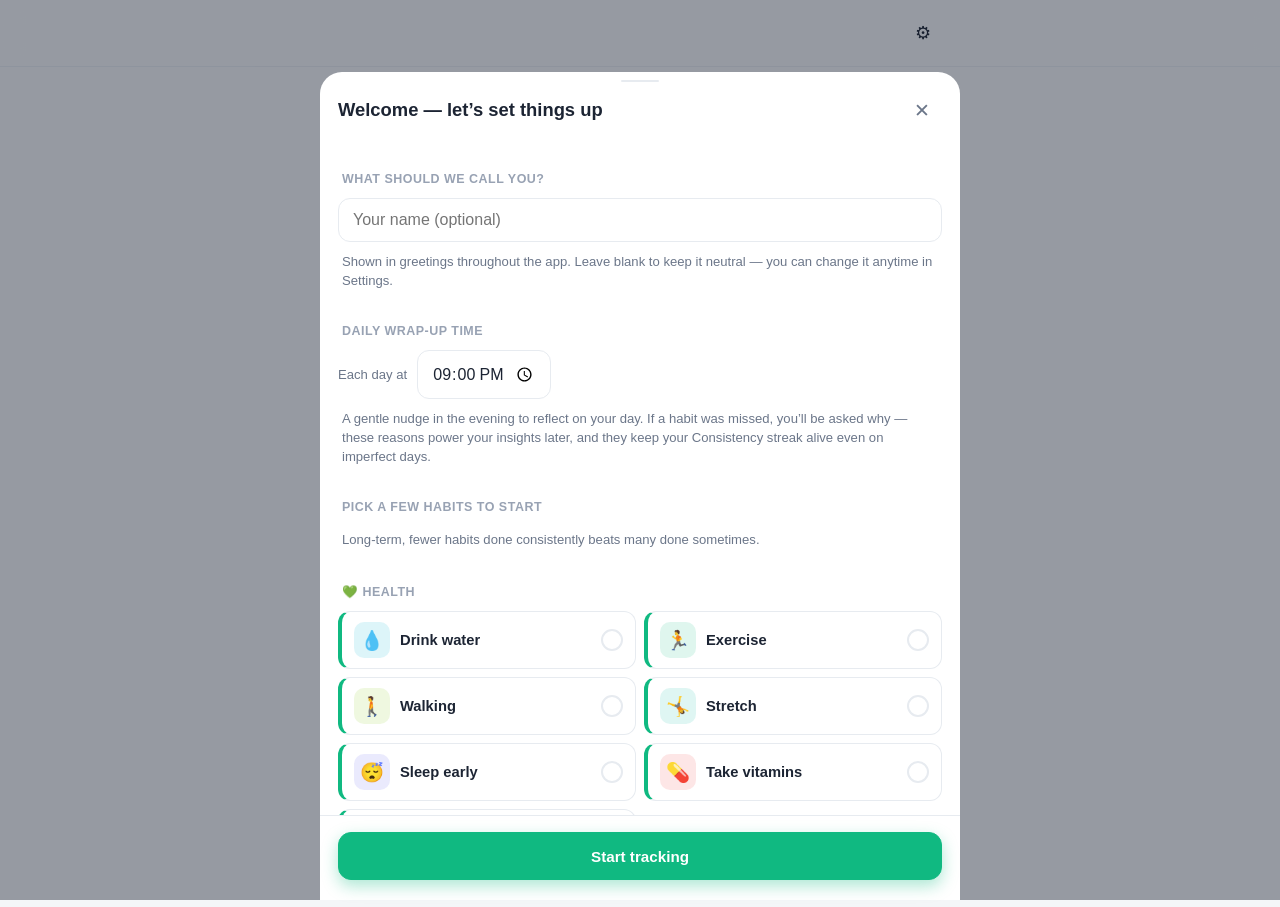
==== index.html @ 3491e12a "v0: HabitTracker PWA - pre-Leaderboard baseline - PIN-only lock (fingerprint removed) - Pull-to-refr" ====
<!DOCTYPE html>
<html lang="en">
<head>
  <meta charset="UTF-8" />
  <meta name="viewport" content="width=device-width, initial-scale=1, viewport-fit=cover, maximum-scale=1" />
  <meta name="theme-color" content="#10b981" id="theme-color-meta" />
  <meta name="description" content="A fast, private, offline-first habit tracker." />
  <meta name="apple-mobile-web-app-capable" content="yes" />
  <meta name="apple-mobile-web-app-status-bar-style" content="black-translucent" />
  <meta name="apple-mobile-web-app-title" content="Habits" />
  <title>Habits</title>
  <link rel="manifest" href="./manifest.webmanifest" />
  <link rel="icon" href="./icons/favicon.png" />
  <link rel="apple-touch-icon" href="./icons/apple-touch-icon.png" />
  <link rel="stylesheet" href="./css/styles.css" />
  <!-- Block paint until the saved theme is applied (no flash of wrong theme). -->
  <script>
    (function () {
      try {
        var t = localStorage.getItem('ht_theme') || 'auto';
        var dark = t === 'dark' || (t === 'auto' && matchMedia('(prefers-color-scheme: dark)').matches);
        document.documentElement.dataset.theme = dark ? 'dark' : 'light';
        var accent = localStorage.getItem('ht_accent');
        if (accent) document.documentElement.style.setProperty('--accent', accent);
      } catch (e) {}
    })();
  </script>
</head>
<body>
  <!-- Lock screen (shown only when a PIN/biometric is set) -->
  <div id="lock" class="lock hidden" aria-hidden="true">
    <div class="lock-bg"></div>
    <div class="lock-inner">
      <div class="lock-brand">
        <img src="./icons/icon-192.png" alt="" class="lock-logo" />
        <div class="lock-app-name">Habits</div>
      </div>
      <h2 id="lock-greeting">Welcome back</h2>
      <p class="lock-sub" id="lock-sub">Enter your PIN to continue</p>
      <div class="pin-dots" id="pin-dots"></div>
      <div class="pin-pad" id="pin-pad"></div>
      <p class="lock-error" id="lock-error"></p>
      <button id="lock-biometric" class="lock-biometric hidden" type="button" aria-label="Unlock with fingerprint">
        <span class="bio-ico">👆</span> <span>Use fingerprint</span>
      </button>
    </div>
  </div>

  <!-- App -->
  <header class="appbar" id="appbar">
    <div class="appbar-inner">
      <h1 id="view-title">Today</h1>
      <div class="appbar-actions" id="appbar-actions"></div>
    </div>
  </header>

  <main id="app" class="app"></main>

  <nav class="tabbar" id="tabbar">
    <button class="tab" data-view="today" aria-label="Today">
      <span class="tab-ico">✓</span><span class="tab-label">Today</span>
    </button>
    <button class="tab" data-view="tracker" aria-label="Tracker">
      <span class="tab-ico">📔</span><span class="tab-label">Tracker</span>
    </button>
    <button class="tab" data-view="stats" aria-label="Stats">
      <span class="tab-ico">📊</span><span class="tab-label">Stats</span>
    </button>
    <button class="tab" data-view="insights" aria-label="Insights">
      <span class="tab-ico">💡</span><span class="tab-label">Insights</span>
    </button>
  </nav>

  <!-- Modal host (edit habit, detail, dialogs) -->
  <div id="modal-root"></div>

  <!-- Toast host -->
  <div id="toast-root" class="toast-root"></div>

  <script type="module" src="./js/app.js"></script>
</body>
</html>
---- css/styles.css ----
/* styles.css — calming, minimal, theme-aware. Large touch targets, soft colors. */

:root {
  --accent: #10b981;
  --radius: 16px;
  --radius-sm: 12px;
  --tap: 48px;
  --maxw: 640px;
  font-size: 16px;
}
:root[data-theme='light'] {
  --bg: #f4f6f8;
  --bg-elev: #ffffff;
  --card: #ffffff;
  --card-2: #f7f9fb;
  --text: #1c2433;
  --text-dim: #6b7689;
  --text-faint: #98a2b3;
  --border: #e7ebf0;
  --shadow: 0 1px 3px rgba(20, 30, 50, 0.06), 0 6px 18px rgba(20, 30, 50, 0.05);
  --overlay: rgba(20, 28, 44, 0.42);
  --heat-empty: #e9edf2;
}
:root[data-theme='dark'] {
  --bg: #0f1115;
  --bg-elev: #171a21;
  --card: #1a1e26;
  --card-2: #20252f;
  --text: #e7eaf0;
  --text-dim: #9aa4b5;
  --text-faint: #6b7488;
  --border: #262c37;
  --shadow: 0 1px 2px rgba(0, 0, 0, 0.3), 0 8px 24px rgba(0, 0, 0, 0.35);
  --overlay: rgba(0, 0, 0, 0.6);
  --heat-empty: #232936;
}

* { box-sizing: border-box; -webkit-tap-highlight-color: transparent; }
html, body { margin: 0; padding: 0; height: 100%; }
body {
  background: var(--bg);
  color: var(--text);
  font-family: -apple-system, BlinkMacSystemFont, 'Segoe UI', Roboto, Helvetica, Arial, sans-serif;
  line-height: 1.45;
  overscroll-behavior-y: none;
  -webkit-overscroll-behavior-y: none;
  touch-action: manipulation;
  -webkit-user-select: none;
  -webkit-font-smoothing: antialiased;
}
button { font-family: inherit; cursor: pointer; border: none; background: none; color: inherit; }
input, textarea { font-family: inherit; font-size: 1rem; }
h1, h2, h3, p { margin: 0; }

/* ----- App bar ----- */
.appbar {
  position: sticky; top: 0; z-index: 20;
  background: color-mix(in srgb, var(--bg) 88%, transparent);
  backdrop-filter: saturate(160%) blur(12px);
  border-bottom: 1px solid var(--border);
  padding-top: env(safe-area-inset-top);
}
.appbar-inner {
  max-width: var(--maxw); margin: 0 auto;
  display: flex; align-items: center; justify-content: space-between;
  padding: 14px 18px;
}
.appbar h1 { font-size: 1.3rem; font-weight: 700; letter-spacing: -0.01em; }

/* ----- Main scroll area ----- */
.app {
  max-width: var(--maxw); margin: 0 auto;
  padding: 14px 16px calc(96px + env(safe-area-inset-bottom));
  min-height: calc(100vh - 60px);
}

/* ----- Tab bar ----- */
.tabbar {
  position: fixed; bottom: 0; left: 0; right: 0; z-index: 30;
  display: flex; justify-content: center; gap: 4px;
  background: color-mix(in srgb, var(--bg-elev) 92%, transparent);
  backdrop-filter: saturate(160%) blur(14px);
  border-top: 1px solid var(--border);
  padding: 6px 8px calc(6px + env(safe-area-inset-bottom));
}
.tab {
  flex: 1; max-width: 120px;
  display: flex; flex-direction: column; align-items: center; gap: 2px;
  padding: 6px 0; border-radius: 12px;
  color: var(--text-faint); font-size: 0.7rem; font-weight: 600;
  transition: color 0.15s;
}
.tab .tab-ico { font-size: 1.25rem; line-height: 1.3; opacity: 0.85; }
.tab.active { color: var(--accent); }
.tab.active .tab-ico { opacity: 1; transform: translateY(-1px); }

/* ----- Today header ----- */
.today-head {
  display: flex; align-items: center; justify-content: space-between;
  gap: 16px; margin: 4px 2px 20px;
}
.greet { font-size: 0.85rem; color: var(--text-dim); font-weight: 600; }
.today-date { font-size: 1.5rem; font-weight: 800; letter-spacing: -0.02em; margin-top: 2px; }

.progress-ring { position: relative; width: 64px; height: 64px; flex: none; }
.progress-ring .ring-bg { fill: none; stroke: var(--border); stroke-width: 6; }
.progress-ring .ring-fg { fill: none; stroke: var(--accent); stroke-width: 6; stroke-linecap: round; transition: stroke-dashoffset 0.5s ease; }
.ring-label { position: absolute; inset: 0; display: flex; align-items: center; justify-content: center; font-size: 0.78rem; }
.ring-label b { font-size: 1.05rem; font-weight: 800; }
.ring-label span { color: var(--text-faint); }

/* ----- Group labels ----- */
.group-label, .section-label {
  font-size: 0.78rem; font-weight: 700; text-transform: uppercase; letter-spacing: 0.04em;
  color: var(--text-faint); margin: 22px 4px 10px;
}
.section-label { margin-top: 28px; }

/* ----- Habit cards (Today) ----- */
.card-list { display: flex; flex-direction: column; gap: 10px; }
.hcard {
  display: flex; align-items: center; gap: 14px;
  background: var(--card); border: 1px solid var(--border);
  border-radius: var(--radius); padding: 12px 14px;
  box-shadow: var(--shadow);
  transition: opacity 0.2s, transform 0.08s;
}
.hcard:active { transform: scale(0.995); }
.hcard.done { opacity: 0.62; }
.hcard.done .hname { text-decoration: line-through; text-decoration-color: var(--text-faint); }
.hcard.skipped { opacity: 0.55; }

.hicon {
  width: 44px; height: 44px; flex: none; border-radius: 13px;
  display: flex; align-items: center; justify-content: center; font-size: 1.4rem;
}
.hicon.sm { width: 38px; height: 38px; font-size: 1.2rem; border-radius: 11px; }
.hbody { flex: 1; min-width: 0; }
.hname { font-weight: 700; font-size: 1.02rem; letter-spacing: -0.01em; white-space: nowrap; overflow: hidden; text-overflow: ellipsis; }
.hsub { font-size: 0.82rem; color: var(--text-dim); margin-top: 1px; }

.hcard-actions { display: flex; align-items: center; gap: 6px; flex: none; }
.check {
  width: 46px; height: 46px; flex: none; border-radius: 50%;
  border: 2.5px solid var(--border); background: var(--card-2);
  display: flex; align-items: center; justify-content: center;
  transition: all 0.18s cubic-bezier(.2,.8,.3,1);
}
.check .check-mark { font-size: 1.3rem; color: transparent; transition: color 0.15s; line-height: 1; }
.check:active { transform: scale(0.88); }
.hcard.done .check { background: var(--accent); border-color: var(--accent); }
.hcard.done .check .check-mark { color: #fff; }

.skip {
  width: 38px; height: 38px; flex: none; border-radius: 50%;
  border: 2px solid var(--border); background: var(--card-2);
  color: var(--text-faint); font-size: 1rem;
  display: flex; align-items: center; justify-content: center;
  transition: all 0.18s cubic-bezier(.2,.8,.3,1);
}
.skip:active { transform: scale(0.88); }
.hcard.skipped .skip { background: var(--text-faint); border-color: var(--text-faint); color: var(--bg-elev); }

/* ----- Empty states ----- */
.empty { text-align: center; padding: 44px 16px 24px; }
.empty.mini { padding: 40px 16px; color: var(--text-dim); }
.empty-emoji { font-size: 3rem; margin-bottom: 8px; }
.empty h2 { font-size: 1.3rem; margin-bottom: 6px; }
.empty p { color: var(--text-dim); max-width: 320px; margin: 0 auto 20px; }
.starter-grid { display: grid; grid-template-columns: 1fr 1fr; gap: 10px; max-width: 360px; margin: 0 auto 16px; }
.starter {
  display: flex; align-items: center; gap: 10px; justify-content: flex-start;
  background: var(--card); border: 1px solid var(--border); border-radius: var(--radius-sm);
  padding: 12px 14px; font-weight: 600; box-shadow: var(--shadow);
  border-left: 4px solid var(--c, var(--accent));
}
.starter-ico { font-size: 1.3rem; }

/* ----- Buttons ----- */
.btn {
  display: inline-flex; align-items: center; justify-content: center; gap: 8px;
  min-height: var(--tap); padding: 0 20px; border-radius: 13px;
  background: var(--card-2); border: 1px solid var(--border);
  font-weight: 700; font-size: 0.95rem; color: var(--text);
  transition: transform 0.08s, filter 0.15s;
}
.btn:active { transform: scale(0.97); }
.btn.wide { width: 100%; margin: 4px 0; }
.btn-primary { background: var(--accent); border-color: var(--accent); color: #fff; }
.btn.danger { color: #ef4444; border-color: color-mix(in srgb, #ef4444 35%, var(--border)); }
.btn-primary.wide, .btn.btn-primary { box-shadow: 0 6px 16px color-mix(in srgb, var(--accent) 35%, transparent); }

.icon-btn {
  width: 40px; height: 40px; border-radius: 11px;
  display: inline-flex; align-items: center; justify-content: center;
  font-size: 1.05rem; color: var(--text-dim); background: var(--card-2); border: 1px solid var(--border);
}
.icon-btn:disabled { opacity: 0.35; }
.icon-btn.danger { color: #ef4444; }
.icon-btn.close { background: transparent; border: none; font-size: 1.2rem; }

/* ----- FAB ----- */
.fab {
  position: fixed; right: 18px; bottom: calc(78px + env(safe-area-inset-bottom)); z-index: 25;
  width: 58px; height: 58px; border-radius: 50%;
  background: var(--accent); color: #fff; font-size: 2rem; font-weight: 300; line-height: 1;
  box-shadow: 0 8px 22px color-mix(in srgb, var(--accent) 45%, transparent);
  display: flex; align-items: center; justify-content: center;
  transition: transform 0.12s;
}
.fab:active { transform: scale(0.9); }

/* ----- Stats ----- */
.tiles { display: grid; grid-template-columns: 1fr 1fr; gap: 10px; margin-bottom: 8px; }
.tile { background: var(--card); border: 1px solid var(--border); border-radius: var(--radius); padding: 14px; box-shadow: var(--shadow); }
.tile-ico { font-size: 1.3rem; }
.tile-ico .tile-growth-art { height: 26px; width: auto; display: block; }
.tile-val { font-size: 1.7rem; font-weight: 800; letter-spacing: -0.02em; margin-top: 2px; }
.tile-label { font-size: 0.78rem; color: var(--text-dim); }

.stat-card { background: var(--card); border: 1px solid var(--border); border-radius: var(--radius); padding: 14px; box-shadow: var(--shadow); margin-top: 12px; }
.stat-head { display: flex; align-items: center; gap: 12px; margin-bottom: 12px; }
.stat-title { display: flex; flex-direction: column; min-width: 0; flex: 1; }
.stat-title b { font-size: 1.02rem; }
.stat-title span { font-size: 0.78rem; color: var(--text-faint); }
.stat-name-line { display: flex; align-items: center; gap: 8px; min-width: 0; flex-wrap: wrap; }
.stat-name-line b { white-space: nowrap; overflow: hidden; text-overflow: ellipsis; }

/* "Top habit" sticker — only one habit wears it, the one with the most lifetime completions */
.top-sticker {
  display: inline-flex; align-items: center; justify-content: center;
  width: 28px; height: 28px; border-radius: 50%;
  background: linear-gradient(135deg, #fbbf24 0%, #f59e0b 100%);
  font-size: 1rem;
  box-shadow: 0 2px 8px rgba(245, 158, 11, 0.45), inset 0 -2px 0 rgba(0, 0, 0, 0.12);
  transform: rotate(-8deg);
  flex: none;
}

/* Notes-only view (opened by tapping a habit card on Stats) */
.notes-view .detail-head { margin-bottom: 14px; }
.note-list { display: flex; flex-direction: column; gap: 8px; }
.note-item { background: var(--card-2); border: 1px solid var(--border); border-radius: var(--radius-sm); padding: 10px 12px; }
.note-item-head { display: flex; justify-content: space-between; align-items: center; margin-bottom: 4px; font-size: 0.78rem; }
.note-item-date { color: var(--text-dim); font-weight: 700; }
.note-item-status { font-size: 1.05rem; }
.note-item-status.done { color: var(--accent); }
.note-item-status.skipped { color: var(--text-faint); }
.note-item-status.missed { color: #ef4444; }
.note-item-text { color: var(--text); font-size: 0.92rem; line-height: 1.45; white-space: pre-wrap; }
.stat-row { display: flex; gap: 8px; }
.stat { flex: 1; text-align: center; background: var(--card-2); border-radius: var(--radius-sm); padding: 10px 4px; }
.stat-val { font-weight: 800; font-size: 1.05rem; }
.stat-lbl { font-size: 0.7rem; color: var(--text-dim); }

/* heatmap — 30-day single-line scrollable strip */
.heat-block { margin-top: 14px; }
.heat-caption {
  display: flex; justify-content: space-between; align-items: baseline;
  padding: 0 4px 8px;
  font-size: 0.78rem;
}
.heat-caption-title { font-weight: 700; color: var(--text); letter-spacing: -0.01em; }
.heat-caption-range { font-weight: 600; color: var(--text-dim); }
.heat-wrap {
  overflow-x: auto; overflow-y: hidden;
  padding: 4px 0;
  scrollbar-width: thin;
  /* Soft fade on the left to telegraph "more history if you scroll" */
  -webkit-mask-image: linear-gradient(to right, transparent 0, #000 28px, #000 100%);
          mask-image: linear-gradient(to right, transparent 0, #000 28px, #000 100%);
}
.heat-wrap::-webkit-scrollbar { height: 5px; }
.heat-wrap::-webkit-scrollbar-thumb { background: var(--border); border-radius: 3px; }
.heat-wrap::-webkit-scrollbar-track { background: transparent; }
.heat-strip { display: flex; gap: 4px; padding: 2px 4px; }
.heat-col {
  display: flex; flex-direction: column; align-items: center; gap: 4px;
  flex: none;
}
.heat-month {
  font-size: 0.62rem; font-weight: 800; color: var(--accent);
  text-transform: uppercase; letter-spacing: 0.06em; line-height: 1;
  height: 12px; align-self: flex-start; white-space: nowrap;
  margin-left: -2px;
}
.heat-dow {
  font-size: 0.62rem; font-weight: 700; color: var(--text-faint);
  text-transform: uppercase; letter-spacing: 0.04em; line-height: 1;
}
.heat-date { font-size: 0.7rem; font-weight: 600; color: var(--text-dim); line-height: 1; }
.heat-col.today .heat-date { color: var(--accent); font-weight: 800; }
.heat-col.today .heat-cell { box-shadow: 0 0 0 2px var(--accent); }
.heat-col.month-start { margin-left: 6px; padding-left: 6px; position: relative; }
.heat-col.month-start::before {
  content: ''; position: absolute; left: 0; top: 14px; bottom: 14px;
  border-left: 1px dashed var(--text-faint); opacity: 0.5;
}
.heat-cell {
  width: 40px; height: 36px; border-radius: 9px;
  background: var(--heat-empty);
  position: relative; cursor: pointer;
  transition: transform 0.1s;
}
.heat-cell:active { transform: scale(0.92); }

/* Day-detail modal (tap on a heatmap cell) */
.day-detail { display: flex; flex-direction: column; gap: 12px; }
.day-status {
  padding: 12px 14px; border-radius: var(--radius-sm);
  background: var(--card-2); font-weight: 700; font-size: 1rem;
}
.day-status.done    { color: var(--accent); background: color-mix(in srgb, var(--accent) 12%, var(--card-2)); }
.day-status.skipped { color: var(--text-faint); }
.day-status.missed  { color: #ef4444; background: color-mix(in srgb, #ef4444 12%, var(--card-2)); }
.day-status.paused  { color: var(--text-dim); background: var(--card-2); border: 1px dashed var(--text-faint); }
.day-note {
  background: var(--card-2); border-radius: var(--radius-sm);
  padding: 12px 14px; font-size: 0.95rem; line-height: 1.45;
  white-space: pre-wrap; color: var(--text);
}
.heat-cell.skip { background: var(--text-faint); opacity: 0.45; }
.heat-cell .heat-time {
  position: absolute; inset: 0;
  display: flex; align-items: center; justify-content: center;
  font-size: 0.62rem; font-weight: 800; color: #fff;
  letter-spacing: -0.02em;
  text-shadow: 0 1px 1px rgba(0, 0, 0, 0.32);
  pointer-events: none;
}
/* ---------------------------------------------------------------------- */
/* Tracker tab — printed-sheet monthly grid (read-only)                   */
/* ---------------------------------------------------------------------- */
.tracker-header {
  background: #fdfcf8;
  border: 1px solid color-mix(in srgb, var(--text-dim) 25%, var(--border));
  border-radius: var(--radius);
  padding: 22px 16px 16px;
  margin-bottom: 14px;
  text-align: center;
  box-shadow: var(--shadow);
}
:root[data-theme='dark'] .tracker-header {
  background: var(--card);
  border-color: var(--border);
}
.tracker-title {
  font-family: Georgia, 'Times New Roman', serif;
  font-size: 1.5rem;
  font-weight: 700;
  letter-spacing: 0.12em;
  color: var(--text);
  position: relative;
  padding-bottom: 10px;
  margin-bottom: 14px;
}
.tracker-title::after {
  content: '';
  position: absolute;
  left: 18%; right: 18%; bottom: 0;
  height: 1.5px;
  background: var(--text-dim);
  opacity: 0.7;
}
.tracker-nav { display: flex; align-items: center; justify-content: center; gap: 14px; }
.tracker-navbtn {
  width: 32px; height: 32px; border-radius: 50%;
  background: transparent; border: 1px solid var(--border);
  font-size: 1.05rem; color: var(--text); font-family: Georgia, serif;
  display: flex; align-items: center; justify-content: center;
}
.tracker-navbtn:disabled { opacity: 0.32; cursor: not-allowed; }
.tracker-month {
  font-family: Georgia, 'Times New Roman', serif;
  font-size: 1.05rem;
  font-style: italic;
  color: var(--text-dim);
  min-width: 130px;
}

.tracker-wrap {
  background: #fdfcf8;
  border: 1px solid color-mix(in srgb, var(--text-dim) 22%, var(--border));
  border-radius: var(--radius);
  overflow: auto;
  max-height: 70vh;
  box-shadow: var(--shadow);
}
:root[data-theme='dark'] .tracker-wrap {
  background: var(--card);
  border-color: var(--border);
}

.tracker-grid {
  display: grid;
  /* grid-template-columns set inline based on days in month */
  font-size: 0.78rem;
}

/* Generic cell */
.tg-cell {
  border-right: 1px solid color-mix(in srgb, var(--text-dim) 22%, var(--border));
  border-bottom: 1px solid color-mix(in srgb, var(--text-dim) 22%, var(--border));
  display: flex; align-items: center; justify-content: center;
  min-height: 28px;
  background: inherit;
  box-sizing: border-box;
  position: relative;
}

/* Top corner cells stay anchored to both axes */
.tg-corner {
  position: sticky;
  top: 0;
  left: 0;
  z-index: 4;
  background: #fdfcf8;
  font-family: Georgia, 'Times New Roman', serif;
  font-weight: 700;
  letter-spacing: 0.08em;
  color: var(--text);
}
:root[data-theme='dark'] .tg-corner { background: var(--card); }
.tg-dow-corner { top: 0; }
.tg-day-corner { top: 28px; font-size: 0.72rem; }

/* DOW + day-number header cells */
.tg-dow, .tg-day {
  position: sticky;
  z-index: 3;
  background: #fdfcf8;
  font-family: Georgia, 'Times New Roman', serif;
  color: var(--text-dim);
  font-weight: 700;
  letter-spacing: 0.04em;
}
:root[data-theme='dark'] .tg-dow,
:root[data-theme='dark'] .tg-day { background: var(--card); }
.tg-dow { top: 0; font-size: 0.7rem; }
.tg-day { top: 28px; font-size: 0.8rem; color: var(--text); }

/* Habit-name column — sticky-left */
.tg-name {
  position: sticky;
  left: 0;
  z-index: 2;
  justify-content: flex-start;
  padding: 4px 8px;
  background: #fdfcf8;
  border-right: 1.5px solid color-mix(in srgb, var(--text-dim) 30%, var(--border));
  font-family: Georgia, 'Times New Roman', serif;
  font-size: 0.86rem;
  gap: 7px;
  overflow: hidden;
}
:root[data-theme='dark'] .tg-name { background: var(--card); }
.tg-name-ico {
  display: inline-flex; align-items: center; justify-content: center;
  width: 22px; height: 22px; border-radius: 6px;
  font-size: 0.95rem; flex: none;
}
.tg-name-text {
  white-space: nowrap; overflow: hidden; text-overflow: ellipsis;
  font-style: italic; color: var(--text); font-weight: 500;
}

/* Day-cell variants */
.tg-day-cell { color: var(--text-faint); font-weight: 700; }
.tg-day-cell.tg-done {
  color: #fff;
  text-shadow: 0 1px 1px rgba(0,0,0,0.25);
}
.tg-day-cell.tg-skip {
  color: var(--text-faint);
  background: color-mix(in srgb, var(--text-faint) 12%, transparent);
}
.tg-day-cell.tg-missed {
  color: #b91c1c;
  background: color-mix(in srgb, #ef4444 12%, transparent);
}
.tg-day-cell.tg-paused {
  background:
    repeating-linear-gradient(45deg,
      transparent 0, transparent 3px,
      color-mix(in srgb, var(--text-faint) 25%, transparent) 3px,
      color-mix(in srgb, var(--text-faint) 25%, transparent) 4px);
}
.tg-day-cell.tg-off {
  background:
    repeating-linear-gradient(45deg,
      transparent 0, transparent 4px,
      color-mix(in srgb, var(--text-faint) 12%, transparent) 4px,
      color-mix(in srgb, var(--text-faint) 12%, transparent) 5px);
}
.tg-day-cell.tg-future { background: transparent; opacity: 0.5; }

/* Today column highlight */
.tg-today-col {
  background: color-mix(in srgb, var(--accent) 10%, transparent);
}
.tg-today-num { color: var(--accent); font-weight: 800; }

/* Tiny note marker in cell corner (read-only) */
.tg-note-mark {
  position: absolute;
  top: 1px; right: 2px;
  font-size: 14px; line-height: 0.5;
  color: var(--accent);
  pointer-events: none;
}

/* Note "sticker" — shown when a log row carries a non-empty note. Sits INSIDE
   the top-left corner of the cell (the heat scroll container clips overflow,
   so negative offsets get cut). Slight rotation gives it a stuck-on feel.
   Top-left so it doesn't collide with the missed-reason red dot at top-right. */
.heat-cell .note-marker {
  position: absolute;
  top: 2px; left: 2px;
  font-size: 11px; line-height: 1;
  filter: drop-shadow(0 1px 1px rgba(0, 0, 0, 0.45));
  pointer-events: none;
  transform: rotate(-8deg);
  z-index: 2;
}
.heat-cell.missed { background: color-mix(in srgb, #ef4444 24%, var(--heat-empty)); }
.heat-cell.missed::after {
  content: ''; position: absolute; right: 4px; top: 4px;
  width: 5px; height: 5px; border-radius: 50%; background: #ef4444; opacity: 0.85;
}
.heat-cell.paused { background: transparent; border: 1.5px dashed var(--text-faint); opacity: 0.6; }
.heat-cell.off { background: var(--heat-empty); opacity: 0.32; }

/* ----- Manage list ----- */
.manage-list { display: flex; flex-direction: column; gap: 8px; }
.manage-row {
  display: flex; flex-direction: column; gap: 10px;
  background: var(--card); border: 1px solid var(--border); border-radius: var(--radius-sm);
  padding: 12px 14px; box-shadow: var(--shadow);
}
.manage-top { display: flex; align-items: center; gap: 12px; }
.manage-info { flex: 1; min-width: 0; }
.manage-name {
  display: flex; align-items: center; gap: 6px;
  font-weight: 700; font-size: 1rem;
}
.manage-name > span:last-child {
  white-space: nowrap; overflow: hidden; text-overflow: ellipsis; min-width: 0;
}
.priority-pin.small { color: var(--accent); font-size: 0.9rem; }
.manage-meta {
  font-size: 0.8rem; color: var(--text-dim); margin-top: 3px;
  line-height: 1.35; word-break: break-word;
}
.manage-actions { display: flex; gap: 6px; justify-content: flex-end; flex-wrap: wrap; }
.manage-actions .icon-btn { width: 38px; height: 38px; font-size: 1rem; }
.manage-row.archived { opacity: 0.7; }
.manage-row.archived .manage-name { flex: 1; }

/* ----- Settings ----- */
.setting-row {
  display: flex; align-items: center; justify-content: space-between; gap: 14px;
  background: var(--card); border: 1px solid var(--border); border-radius: var(--radius-sm);
  padding: 12px 14px; margin-bottom: 8px;
}
.setting-text { flex: 1; min-width: 0; }
.setting-label { font-weight: 700; }
.setting-hint { font-size: 0.78rem; color: var(--text-dim); margin-top: 2px; }
.setting-control { flex: none; }
.note-row { font-size: 0.78rem; color: var(--text-faint); padding: 2px 6px 8px; }
.about { background: var(--card); border: 1px solid var(--border); border-radius: var(--radius-sm); padding: 14px; }
.about p { margin-bottom: 8px; font-size: 0.9rem; }
.about .muted { color: var(--text-faint); font-size: 0.82rem; margin: 0; }
.muted { color: var(--text-dim); }
.small { font-size: 0.82rem; }

/* ----- Backup & Restore sheet ----- */
.backup-sheet { display: flex; flex-direction: column; gap: 14px; }
.backup-hint { font-size: 0.86rem; color: var(--text-dim); line-height: 1.5; }
.backup-actions-col { display: flex; flex-direction: column; gap: 10px; }
.linkish {
  background: none; border: none; padding: 4px 0; color: var(--accent);
  font-size: 0.85rem; font-weight: 600; cursor: pointer; text-align: left;
}
.linkish:hover { text-decoration: underline; }
.btn.small { padding: 6px 12px; font-size: 0.82rem; }
.backup-folder-row {
  display: flex; align-items: center; gap: 8px;
  background: var(--card-2); border: 1px solid var(--border);
  border-radius: var(--radius-sm); padding: 10px 12px;
}
.backup-folder-ico { flex: none; }
.backup-folder-name { flex: 1; min-width: 0; font-weight: 700; overflow: hidden; text-overflow: ellipsis; white-space: nowrap; }
.backup-folder-row .linkish { flex: none; }
.backup-action-row { display: flex; align-items: center; gap: 12px; }
.backup-action-row .btn { flex: none; }
.backup-last { flex: 1; }
.backup-section-title {
  font-size: 0.72rem; font-weight: 800; letter-spacing: 0.08em; text-transform: uppercase;
  color: var(--text-dim); margin-top: 2px;
}
.backup-list { display: flex; flex-direction: column; gap: 8px; }
.backup-item {
  display: flex; align-items: center; justify-content: space-between; gap: 12px;
  background: var(--card); border: 1px solid var(--border);
  border-radius: var(--radius-sm); padding: 10px 12px;
}
.backup-item-info { min-width: 0; }
.backup-item-date { font-weight: 700; }
.backup-footer { border-top: 1px solid var(--border); padding-top: 12px; }

/* segmented control */
.segmented { display: inline-flex; background: var(--card-2); border: 1px solid var(--border); border-radius: 11px; padding: 3px; gap: 2px; }
.seg { padding: 7px 12px; border-radius: 8px; font-size: 0.85rem; font-weight: 600; color: var(--text-dim); white-space: nowrap; }
.seg.on { background: var(--bg-elev); color: var(--text); box-shadow: var(--shadow); }

/* switch */
.switch { width: 50px; height: 30px; border-radius: 16px; background: var(--border); position: relative; transition: background 0.18s; flex: none; }
.switch .knob { position: absolute; top: 3px; left: 3px; width: 24px; height: 24px; border-radius: 50%; background: #fff; transition: transform 0.18s; box-shadow: 0 1px 3px rgba(0,0,0,0.25); }
.switch.on { background: var(--accent); }
.switch.on .knob { transform: translateX(20px); }

/* swatches */
.swatches { display: flex; gap: 8px; }
.swatch { width: 30px; height: 30px; border-radius: 50%; border: 2px solid transparent; }
.swatch.on { border-color: var(--text); box-shadow: 0 0 0 2px var(--bg); }

/* ----- Modal / sheet ----- */
.overlay {
  position: fixed; inset: 0; z-index: 50;
  background: var(--overlay); display: flex; align-items: flex-end; justify-content: center;
  opacity: 0; transition: opacity 0.2s;
}
.overlay.show { opacity: 1; }
.sheet {
  width: 100%; max-width: var(--maxw);
  background: var(--bg-elev); border-radius: 22px 22px 0 0;
  max-height: 92vh; display: flex; flex-direction: column;
  transform: translateY(20px); transition: transform 0.24s cubic-bezier(.2,.8,.2,1);
  padding-bottom: env(safe-area-inset-bottom);
}
.overlay.show .sheet { transform: translateY(0); }
.sheet-handle { width: 38px; height: 4px; border-radius: 3px; background: var(--border); margin: 8px auto 0; }
.sheet-head { display: flex; align-items: center; justify-content: space-between; padding: 8px 18px 4px; }
.sheet-head h2 { font-size: 1.15rem; font-weight: 800; }
.sheet-body { overflow-y: auto; padding: 8px 18px 4px; }
.sheet-foot { padding: 12px 18px 16px; display: flex; flex-direction: column; gap: 8px; border-top: 1px solid var(--border); }

/* ----- Editor ----- */
.editor { display: flex; flex-direction: column; gap: 4px; }
.efield { margin-bottom: 12px; }
.elabel { display: block; font-size: 0.78rem; font-weight: 700; text-transform: uppercase; letter-spacing: 0.03em; color: var(--text-faint); margin-bottom: 7px; }
.field {
  width: 100%; padding: 12px 14px; border-radius: var(--radius-sm);
  background: var(--card); border: 1px solid var(--border); color: var(--text);
}
.field:focus { outline: none; border-color: var(--accent); }
.field.err { border-color: #ef4444; }
.field.narrow { width: auto; min-width: 80px; }
.field.note { resize: vertical; }
.inline { display: flex; align-items: center; gap: 10px; flex-wrap: wrap; }

.picker-row { display: flex; gap: 8px; overflow-x: auto; padding: 4px 2px; }
.pick { width: 44px; height: 44px; flex: none; border-radius: 11px; background: var(--card); border: 1px solid var(--border); font-size: 1.4rem; display: flex; align-items: center; justify-content: center; }
.pick.on { border-color: var(--accent); background: color-mix(in srgb, var(--accent) 14%, var(--card)); }
.pick-color { width: 36px; height: 36px; flex: none; border-radius: 50%; border: 3px solid transparent; }
.pick-color.on { border-color: var(--text); box-shadow: 0 0 0 2px var(--bg-elev); }

.weekday-row { display: flex; gap: 6px; }
.wday { width: 38px; height: 38px; border-radius: 10px; background: var(--card); border: 1px solid var(--border); font-weight: 700; font-size: 0.85rem; color: var(--text-dim); }
.wday.on { background: var(--accent); border-color: var(--accent); color: #fff; }
.freq-extra { margin-top: 10px; }

/* ----- Detail ----- */
.detail { display: flex; flex-direction: column; gap: 14px; }
.detail-head { display: flex; align-items: center; gap: 12px; }
.detail-name { font-size: 1.2rem; font-weight: 800; }
.cal { background: var(--card); border: 1px solid var(--border); border-radius: var(--radius); padding: 12px; }
.cal-nav { display: flex; align-items: center; justify-content: space-between; margin-bottom: 8px; }
.cal-title { font-weight: 800; }
.cal-dow { display: grid; grid-template-columns: repeat(7, 1fr); text-align: center; font-size: 0.72rem; color: var(--text-faint); margin-bottom: 4px; }
.cal-grid { display: grid; grid-template-columns: repeat(7, 1fr); gap: 5px; }
.cal-cell { aspect-ratio: 1; display: flex; align-items: center; justify-content: center; border-radius: 9px; font-size: 0.85rem; font-weight: 600; background: var(--card-2); border: 1.5px solid transparent; color: var(--text-dim); }
.cal-cell.empty { background: transparent; }
.cal-cell.done { color: #fff; font-weight: 800; }
.cal-cell.skip { background: var(--text-faint); color: var(--bg-elev); }
.cal-cell.today { border-color: var(--accent); color: var(--text); }
.cal-cell.sel { box-shadow: 0 0 0 2px var(--accent); }
.cal-cell.future { opacity: 0.35; }

.day-panel { background: var(--card); border: 1px solid var(--border); border-radius: var(--radius); padding: 14px; }
.day-panel-title { font-weight: 800; margin-bottom: 10px; }
.day-actions { display: flex; gap: 8px; margin-bottom: 10px; }
.day-act { flex: 1; min-height: 44px; border-radius: 11px; background: var(--card-2); border: 1px solid var(--border); font-weight: 700; }
.day-act.on { background: var(--accent); border-color: var(--accent); color: #fff; }

.confirm p { color: var(--text-dim); }

/* ----- Lock screen ----- */
.lock { position: fixed; inset: 0; z-index: 100; background: var(--bg); display: flex; align-items: center; justify-content: center; }
.lock.hidden { display: none; }
.lock-inner { text-align: center; width: 280px; }
.lock-icon { font-size: 2.4rem; margin-bottom: 6px; }
.lock-inner h2 { margin-bottom: 18px; font-weight: 700; }
.lock-error { color: #ef4444; font-size: 0.85rem; height: 18px; margin-top: 10px; }
.pin-dots { display: flex; justify-content: center; gap: 16px; margin-bottom: 26px; }
.pin-dot { width: 14px; height: 14px; border-radius: 50%; border: 2px solid var(--text-faint); }
.pin-dot.on { background: var(--accent); border-color: var(--accent); }
.pin-pad { display: grid; grid-template-columns: repeat(3, 1fr); gap: 14px; }
.pin-key { height: 64px; border-radius: 50%; background: var(--card); border: 1px solid var(--border); font-size: 1.5rem; font-weight: 600; }
.pin-key:active { background: var(--card-2); }
.pin-setup { display: flex; flex-direction: column; align-items: center; gap: 18px; padding-bottom: 10px; }
.pin-setup .pin-pad { width: 260px; }
.shake { animation: shake 0.4s; }
@keyframes shake { 0%,100%{transform:translateX(0)} 20%{transform:translateX(-9px)} 40%{transform:translateX(9px)} 60%{transform:translateX(-6px)} 80%{transform:translateX(6px)} }

/* ----- Toast ----- */
.toast-root { position: fixed; left: 0; right: 0; bottom: calc(86px + env(safe-area-inset-bottom)); z-index: 60; display: flex; flex-direction: column; align-items: center; gap: 8px; pointer-events: none; }
.toast { background: var(--text); color: var(--bg); padding: 10px 18px; border-radius: 22px; font-size: 0.88rem; font-weight: 600; box-shadow: var(--shadow); opacity: 0; transform: translateY(10px); transition: opacity 0.25s, transform 0.25s; max-width: 90vw; }
.toast.show { opacity: 1; transform: translateY(0); }
.toast-celebrate { background: var(--accent); color: #fff; font-size: 0.95rem; }

/* ----- Focus section (priority-pinned + overdue) ----- */
.focus-section { margin-bottom: 6px; }
.focus-label { color: var(--accent); }
.focus-section .hcard { border-color: color-mix(in srgb, var(--accent) 30%, var(--border)); }
.hcard.priority { box-shadow: inset 3px 0 0 var(--accent), var(--shadow); }
.priority-pin { color: var(--accent); margin-right: 6px; font-size: 0.9rem; }
.hname-row { display: flex; align-items: center; min-width: 0; }
.hname-row .hname { white-space: nowrap; overflow: hidden; text-overflow: ellipsis; }

/* ----- Insight tile (data-driven encouragement) ----- */
.insight-tile {
  display: flex; align-items: center; gap: 12px;
  margin-top: 22px; padding: 12px 16px;
  background: var(--card-2); border: 1px dashed var(--border); border-radius: var(--radius);
  font-size: 0.9rem; color: var(--text-dim);
}
.insight-emoji { font-size: 1.3rem; }
.insight-text { line-height: 1.4; }

/* ----- Category multi-select chip picker ----- */
.cat-picker { display: flex; flex-wrap: wrap; gap: 6px; padding: 2px 0; }
.cat-chip {
  border: 1px solid var(--border); background: var(--card); color: var(--text-dim);
  padding: 7px 12px; border-radius: 999px; font-size: 0.82rem; font-weight: 600;
  transition: background 0.15s, color 0.15s, border-color 0.15s;
}
.cat-chip.on {
  background: color-mix(in srgb, var(--accent) 14%, var(--card));
  border-color: var(--accent); color: var(--text);
}
.cat-chip.add { border-style: dashed; color: var(--accent); }
.cat-chip.manage { border-style: dashed; color: var(--text-faint); }

/* ----- Used-icon hint in editor pickers ----- */
.pick.used { opacity: 0.42; position: relative; }
.pick.used::after {
  content: ''; position: absolute; right: 3px; top: 3px;
  width: 6px; height: 6px; border-radius: 50%; background: var(--text-faint);
}
.pick.used.on { opacity: 1; }
.pick-color.used { opacity: 0.45; }
.pick-color.used.on { opacity: 1; }

/* ----- Onboarding library ----- */
.onboarding p { padding: 4px 4px 12px; }
.lib-grid { display: grid; grid-template-columns: 1fr 1fr; gap: 8px; margin-bottom: 10px; }
.lib-chip {
  display: flex; align-items: center; gap: 10px; text-align: left;
  background: var(--card); border: 1.5px solid var(--border); border-radius: var(--radius-sm);
  padding: 10px 12px; font-weight: 600; min-height: 56px;
  border-left: 4px solid var(--c, var(--accent));
  position: relative; transition: border-color 0.15s, background 0.15s;
}
.lib-chip .lib-ico { width: 36px; height: 36px; flex: none; border-radius: 10px; display: flex; align-items: center; justify-content: center; font-size: 1.2rem; }
.lib-chip .lib-name { flex: 1; min-width: 0; white-space: nowrap; overflow: hidden; text-overflow: ellipsis; font-size: 0.92rem; }
.lib-chip .lib-check { width: 22px; height: 22px; border-radius: 50%; border: 2px solid var(--border); display: flex; align-items: center; justify-content: center; color: transparent; font-size: 0.85rem; flex: none; }
.lib-chip.on { background: color-mix(in srgb, var(--c, var(--accent)) 10%, var(--card)); border-color: var(--c, var(--accent)); }
.lib-chip.on .lib-check { background: var(--c, var(--accent)); border-color: var(--c, var(--accent)); color: #fff; }

/* ----- Progress bars in Stats ----- */
.pbar { margin-top: 10px; }
.pbar-head { display: flex; justify-content: space-between; font-size: 0.78rem; color: var(--text-dim); margin-bottom: 4px; }
.pbar-label { font-weight: 600; }
.pbar-val { font-weight: 600; }
.pbar-track { height: 6px; background: var(--heat-empty); border-radius: 4px; overflow: hidden; }
.pbar-fill { height: 100%; border-radius: 4px; transition: width 0.35s; }

/* ----- Heatmap / calendar paused cells ----- */
.heat-cell.paused { background: var(--heat-empty); opacity: 0.4; border: 1px dashed var(--text-faint); }
.cal-cell.paused { background: var(--card-2); border-style: dashed; opacity: 0.65; }

/* ----- Manage row variants ----- */
.manage-row.priority { box-shadow: inset 3px 0 0 var(--accent), var(--shadow); }
.manage-row.paused { opacity: 0.78; }
.icon-btn.on { color: var(--accent); border-color: color-mix(in srgb, var(--accent) 40%, var(--border)); background: color-mix(in srgb, var(--accent) 10%, var(--card-2)); }

/* ----- App bar gear icon ----- */
.appbar-icon { width: 38px; height: 38px; border-radius: 10px; border: none; background: transparent; color: var(--text); font-size: 1.15rem; }
.appbar-icon:hover { background: var(--card-2); }

/* ----- Today header: right block with consistency badge + ring ----- */
.today-head-right { display: flex; align-items: center; gap: 12px; }
.consistency-badge {
  display: flex; align-items: center; gap: 4px;
  padding: 8px 12px; border-radius: 999px;
  background: color-mix(in srgb, var(--accent) 14%, var(--card));
  border: 1px solid color-mix(in srgb, var(--accent) 30%, var(--border));
  font-weight: 700; color: var(--text);
}
.consistency-badge .cs-emoji { font-size: 1.05rem; }
.consistency-badge .cs-num { font-size: 1rem; }
.consistency-badge .cs-badge-art { height: 22px; width: auto; display: block; }

/* ----- Motivational quote (Today) ----- */
.quote-card {
  display: flex; align-items: flex-start; gap: 12px; width: 100%; text-align: left;
  margin: 14px 0 4px; padding: 14px 16px; border-radius: var(--radius);
  background: linear-gradient(180deg, color-mix(in srgb, var(--accent) 10%, var(--card)) 0%, var(--card) 100%);
  border: 1px solid color-mix(in srgb, var(--accent) 24%, var(--border));
  box-shadow: var(--shadow); cursor: pointer;
  transition: transform 0.12s ease, box-shadow 0.12s ease;
}
.quote-card:hover { box-shadow: 0 4px 14px rgba(20, 30, 50, 0.1); }
.quote-card:active { transform: scale(0.99); }
.quote-card.tier-none {
  background: linear-gradient(180deg, color-mix(in srgb, #f59e0b 14%, var(--card)) 0%, var(--card) 100%);
  border-color: color-mix(in srgb, #f59e0b 30%, var(--border));
}
.quote-card.tier-partial {
  background: linear-gradient(180deg, color-mix(in srgb, #3b82f6 12%, var(--card)) 0%, var(--card) 100%);
  border-color: color-mix(in srgb, #3b82f6 26%, var(--border));
}
.quote-card.tier-allDone {
  background: linear-gradient(180deg, color-mix(in srgb, var(--accent) 16%, var(--card)) 0%, var(--card) 100%);
}
.quote-emoji {
  font-size: 1.7rem; line-height: 1; flex: none;
  animation: quotePop 0.5s cubic-bezier(0.2, 1.3, 0.5, 1) both;
}
@keyframes quotePop {
  0%   { transform: scale(0) rotate(-15deg); opacity: 0; }
  60%  { transform: scale(1.25) rotate(6deg); }
  100% { transform: scale(1) rotate(0); opacity: 1; }
}
.quote-body { flex: 1; min-width: 0; }
.quote-text { font-size: 0.95rem; font-weight: 600; line-height: 1.45; color: var(--text); }
.quote-author { font-size: 0.8rem; color: var(--text-dim); margin-top: 4px; }
@media (prefers-reduced-motion: reduce) { .quote-emoji { animation: none; } }

/* ----- Wrap-up CTA on Today ----- */
.wrapup-cta {
  display: flex; align-items: center; gap: 14px; width: 100%;
  margin-top: 18px; padding: 14px 16px; border-radius: var(--radius);
  background: linear-gradient(180deg, color-mix(in srgb, var(--accent) 12%, var(--card)) 0%, var(--card) 100%);
  border: 1px solid color-mix(in srgb, var(--accent) 30%, var(--border));
  box-shadow: var(--shadow);
  text-align: left;
}
.wrapup-cta-emoji { font-size: 1.8rem; flex: none; }
.wrapup-cta-text { flex: 1; }
.wrapup-cta-title { font-weight: 800; }
.wrapup-cta-sub { font-size: 0.83rem; color: var(--text-dim); }
.wrapup-cta-arrow { font-size: 1.2rem; color: var(--accent); }

/* ----- Wrap-up sheet ----- */
.wrap-intro { font-size: 0.95rem; color: var(--text-dim); margin-bottom: 16px; padding: 4px 2px; }
.wrap-intro.celebrate { color: var(--text); font-weight: 600; }
.wrap-done-block { margin-bottom: 8px; }
.wrap-done-list { display: flex; flex-direction: column; gap: 6px; opacity: 0.85; }
.wrap-done-row { display: flex; align-items: center; gap: 10px; padding: 8px 10px; background: var(--card-2); border-radius: var(--radius-sm); font-size: 0.9rem; }
.wrap-done-name { font-weight: 600; }

.wrap-miss-card { background: var(--card); border: 1px solid var(--border); border-radius: var(--radius); padding: 14px; margin-bottom: 10px; box-shadow: var(--shadow); }
.wrap-miss-head { display: flex; align-items: center; gap: 10px; margin-bottom: 10px; }
.wrap-miss-name { font-weight: 700; }

.reason-row { display: flex; flex-wrap: wrap; gap: 6px; margin-bottom: 8px; }
.reason-chip {
  display: inline-flex; align-items: center; gap: 5px;
  padding: 7px 10px; border-radius: 999px;
  border: 1px solid var(--border); background: var(--card-2);
  font-size: 0.82rem; font-weight: 600; color: var(--text-dim);
  transition: background 0.15s, color 0.15s, border-color 0.15s;
}
.reason-chip .reason-emoji { font-size: 1rem; }
.reason-chip.on { background: color-mix(in srgb, var(--accent) 16%, var(--card)); border-color: var(--accent); color: var(--text); }

/* ----- Insights view ----- */
.consistency-hero {
  background: linear-gradient(135deg, color-mix(in srgb, var(--accent) 18%, var(--card)) 0%, var(--card) 100%);
  border: 1px solid color-mix(in srgb, var(--accent) 25%, var(--border));
  border-radius: 22px;
  padding: 24px 20px;
  text-align: center;
  margin-bottom: 14px;
  box-shadow: var(--shadow);
}
.cs-hero-art { height: 120px; width: auto; display: block; margin: 0 auto 10px; }
.cs-hero-num { font-size: 3.2rem; font-weight: 800; letter-spacing: -0.03em; line-height: 1; color: var(--accent); }
.cs-hero-label { font-size: 1rem; color: var(--text-dim); margin-top: 6px; }
.cs-hero-sub { margin-top: 10px; font-size: 0.82rem; max-width: 320px; margin-left: auto; margin-right: auto; }

.insight-headline { display: flex; align-items: center; gap: 14px; background: var(--card); border: 1px solid var(--border); border-radius: var(--radius); padding: 14px 16px; box-shadow: var(--shadow); margin-bottom: 14px; }
.insight-emoji.big { font-size: 1.6rem; }

.reason-bars { display: flex; flex-direction: column; gap: 10px; margin-top: 8px; }
.reason-bar { background: var(--card); border: 1px solid var(--border); border-radius: var(--radius-sm); padding: 10px 12px; box-shadow: var(--shadow); }
.reason-bar-head { display: flex; align-items: center; gap: 8px; margin-bottom: 5px; font-size: 0.85rem; }
.reason-bar-emoji { font-size: 1.05rem; }
.reason-bar-label { font-weight: 700; flex: 1; }
.reason-bar-pct { color: var(--text-dim); font-weight: 600; }
.reason-empty { padding: 16px; background: var(--card); border-radius: var(--radius-sm); border: 1px dashed var(--border); }

.pattern-list { display: flex; flex-direction: column; gap: 8px; }
.pattern-row { display: flex; align-items: center; gap: 12px; background: var(--card); border: 1px solid var(--border); border-radius: var(--radius-sm); padding: 10px 12px; box-shadow: var(--shadow); }
.pattern-text { font-size: 0.9rem; }

/* ----- Lock screen polish ----- */
.lock { background: var(--bg); }
.lock-bg {
  position: absolute; inset: 0;
  background:
    radial-gradient(60% 40% at 50% 0%, color-mix(in srgb, var(--accent) 20%, transparent) 0%, transparent 60%),
    radial-gradient(60% 30% at 50% 100%, color-mix(in srgb, var(--accent) 10%, transparent) 0%, transparent 60%);
  pointer-events: none;
}
.lock-inner { position: relative; z-index: 1; }
.lock-brand { display: flex; flex-direction: column; align-items: center; gap: 8px; margin-bottom: 22px; }
.lock-logo { width: 64px; height: 64px; border-radius: 18px; box-shadow: 0 8px 20px color-mix(in srgb, var(--accent) 30%, transparent); }
.lock-app-name { font-size: 0.85rem; font-weight: 700; letter-spacing: 0.08em; text-transform: uppercase; color: var(--text-dim); }
.lock-inner h2 { font-size: 1.45rem; font-weight: 700; }
.lock-sub { font-size: 0.85rem; color: var(--text-dim); margin-top: 4px; margin-bottom: 18px; }
.pin-dot { transition: transform 0.12s, background 0.12s, border-color 0.12s; }
.pin-dot.on { transform: scale(1.15); }
.pin-key { transition: transform 0.08s, background 0.15s; }
.pin-key:active { transform: scale(0.92); }
.lock-biometric {
  margin-top: 16px;
  display: inline-flex; align-items: center; gap: 8px;
  padding: 11px 18px; border-radius: 999px;
  background: color-mix(in srgb, var(--accent) 14%, var(--card));
  border: 1px solid color-mix(in srgb, var(--accent) 35%, var(--border));
  color: var(--text); font-weight: 600;
}
.lock-biometric.hidden { display: none; }
.lock-biometric .bio-ico { font-size: 1.2rem; }
.lock.unlock-anim { transition: opacity 0.28s, transform 0.28s; opacity: 0; transform: scale(1.03); }

@media (prefers-reduced-motion: reduce) { * { transition: none !important; animation: none !important; } }
@media (min-width: 680px) { .tabbar { border-radius: 16px 16px 0 0; left: 50%; transform: translateX(-50%); max-width: var(--maxw); } }
@media (max-width: 380px) { .lib-grid { grid-template-columns: 1fr; } }
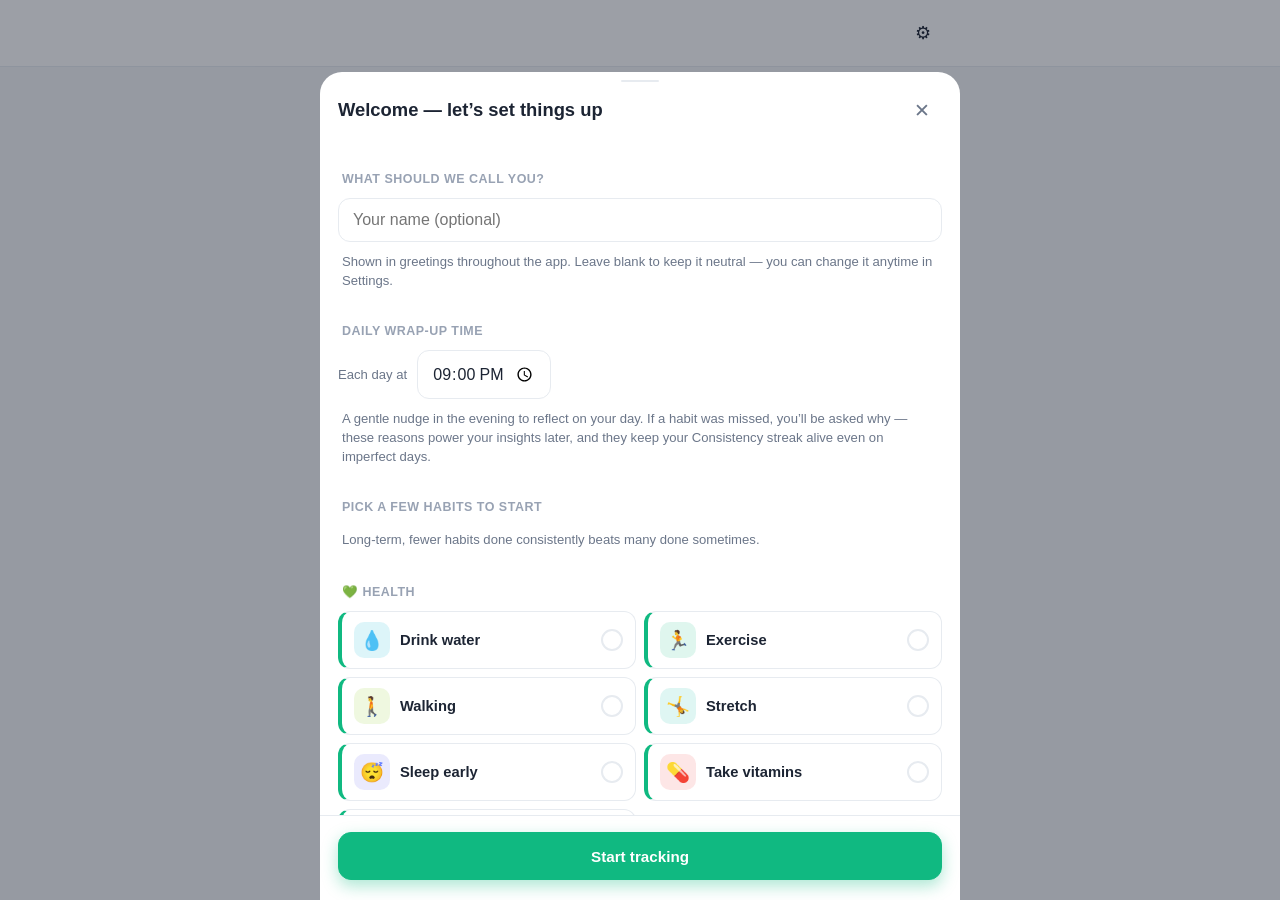
==== commit ba25acb1: "v15: Phase D — real QR codes (fix "QR not generating") Root causes the QR never rendered: * openQRMo" ====
--- a/index.html
+++ b/index.html
@@ -69,6 +69,9 @@
     <button class="tab" data-view="insights" aria-label="Insights">
       <span class="tab-ico">💡</span><span class="tab-label">Insights</span>
     </button>
+    <button class="tab" data-view="leaderboard" aria-label="Leaderboard">
+      <span class="tab-ico">🏆</span><span class="tab-label">Leaders</span>
+    </button>
   </nav>
 
   <!-- Modal host (edit habit, detail, dialogs) -->
@@ -77,6 +80,8 @@
   <!-- Toast host -->
   <div id="toast-root" class="toast-root"></div>
 
+  <!-- QR generator (MIT, Kazuhiko Arase) — classic script exposes window.qrcode -->
+  <script src="./js/qrcode.js"></script>
   <script type="module" src="./js/app.js"></script>
 </body>
 </html>
--- a/css/styles.css
+++ b/css/styles.css
@@ -36,14 +36,21 @@
 }
 
 * { box-sizing: border-box; -webkit-tap-highlight-color: transparent; }
-html, body { margin: 0; padding: 0; height: 100%; }
+html { height: 100%; }
+body { margin: 0; padding: 0; }
 body {
+  /* App-shell layout: body does NOT scroll. App bar (top) + scrollable content
+     (middle) + tab bar (bottom) are flex children. This makes the tab bar a real
+     structural element — on iOS it can no longer float/ghost over content during
+     momentum scrolling (the position:fixed + backdrop-filter bug). */
+  height: 100vh; height: 100dvh;
+  display: flex; flex-direction: column;
+  overflow: hidden;
   background: var(--bg);
   color: var(--text);
   font-family: -apple-system, BlinkMacSystemFont, 'Segoe UI', Roboto, Helvetica, Arial, sans-serif;
   line-height: 1.45;
-  overscroll-behavior-y: none;
-  -webkit-overscroll-behavior-y: none;
+  overscroll-behavior: none;
   touch-action: manipulation;
   -webkit-user-select: none;
   -webkit-font-smoothing: antialiased;
@@ -54,9 +61,8 @@
 
 /* ----- App bar ----- */
 .appbar {
-  position: sticky; top: 0; z-index: 20;
-  background: color-mix(in srgb, var(--bg) 88%, transparent);
-  backdrop-filter: saturate(160%) blur(12px);
+  flex: 0 0 auto; z-index: 20;
+  background: var(--bg-elev);
   border-bottom: 1px solid var(--border);
   padding-top: env(safe-area-inset-top);
 }
@@ -67,19 +73,23 @@
 }
 .appbar h1 { font-size: 1.3rem; font-weight: 700; letter-spacing: -0.01em; }
 
-/* ----- Main scroll area ----- */
+/* ----- Main scroll area (the ONLY thing that scrolls) ----- */
 .app {
-  max-width: var(--maxw); margin: 0 auto;
-  padding: 14px 16px calc(96px + env(safe-area-inset-bottom));
-  min-height: calc(100vh - 60px);
-}
-
-/* ----- Tab bar ----- */
+  flex: 1 1 auto;
+  min-height: 0;                       /* let the flex child shrink so it can scroll */
+  overflow-y: auto;
+  -webkit-overflow-scrolling: touch;
+  overscroll-behavior: contain;        /* no scroll-chaining / pull-to-refresh */
+  width: 100%; max-width: var(--maxw); margin: 0 auto;
+  padding: 14px 16px 24px;
+}
+
+/* ----- Tab bar (bottom flex child of the shell — never fixed) ----- */
 .tabbar {
-  position: fixed; bottom: 0; left: 0; right: 0; z-index: 30;
+  flex: 0 0 auto; z-index: 30;
+  width: 100%; max-width: var(--maxw); margin: 0 auto;
   display: flex; justify-content: center; gap: 4px;
-  background: color-mix(in srgb, var(--bg-elev) 92%, transparent);
-  backdrop-filter: saturate(160%) blur(14px);
+  background: var(--bg-elev);
   border-top: 1px solid var(--border);
   padding: 6px 8px calc(6px + env(safe-area-inset-bottom));
 }
@@ -948,5 +958,84 @@
 .lock.unlock-anim { transition: opacity 0.28s, transform 0.28s; opacity: 0; transform: scale(1.03); }
 
 @media (prefers-reduced-motion: reduce) { * { transition: none !important; animation: none !important; } }
-@media (min-width: 680px) { .tabbar { border-radius: 16px 16px 0 0; left: 50%; transform: translateX(-50%); max-width: var(--maxw); } }
+@media (min-width: 680px) { .tabbar { border-radius: 16px 16px 0 0; } }
 @media (max-width: 380px) { .lib-grid { grid-template-columns: 1fr; } }
+
+/* ===== Leaderboard ===== */
+.lb-intro { margin: 2px 2px 14px; }
+.lb-list { display: flex; flex-direction: column; gap: 12px; }
+
+.lb-card {
+  background: var(--card); border: 1px solid var(--border);
+  border-radius: var(--radius); padding: 14px; box-shadow: var(--shadow);
+}
+.lb-head { display: flex; align-items: center; justify-content: space-between; gap: 10px; }
+.lb-friend { display: flex; align-items: center; gap: 10px; min-width: 0; }
+.lb-avatar {
+  width: 38px; height: 38px; flex: none; border-radius: 50%;
+  display: flex; align-items: center; justify-content: center;
+  font-weight: 800; font-size: 1.05rem; color: #fff;
+  background: var(--accent);
+}
+.lb-avatar.big { width: 46px; height: 46px; font-size: 1.25rem; }
+.lb-friend-name { font-weight: 700; font-size: 1.02rem; letter-spacing: -0.01em; }
+.lb-habit { font-size: 0.82rem; color: var(--text-dim); margin-top: 1px; }
+.lb-badge {
+  flex: none; font-size: 0.68rem; font-weight: 700; text-transform: uppercase; letter-spacing: 0.04em;
+  padding: 3px 8px; border-radius: 999px;
+}
+.lb-badge.on { background: color-mix(in srgb, var(--accent) 18%, transparent); color: var(--accent); }
+.lb-badge.pending { background: var(--card-2); color: var(--text-faint); }
+.lb-badge.completed { background: #d1fae5; color: #047857; }
+
+.lb-warn { font-size: 0.82rem; color: #f59e0b; margin-top: 8px; }
+
+.lb-score { display: flex; align-items: stretch; gap: 8px; margin: 14px 0 4px; }
+.lb-col {
+  flex: 1; text-align: center; padding: 12px 6px; border-radius: var(--radius-sm);
+  background: var(--card-2); border: 1px solid transparent;
+}
+.lb-col.leading { border-color: color-mix(in srgb, var(--accent) 45%, transparent); background: color-mix(in srgb, var(--accent) 8%, var(--card-2)); }
+.lb-col-name { font-size: 0.8rem; color: var(--text-dim); font-weight: 600; white-space: nowrap; overflow: hidden; text-overflow: ellipsis; }
+.lb-streak { font-size: 1.7rem; font-weight: 800; letter-spacing: -0.02em; margin: 2px 0; }
+.lb-fire { font-size: 1rem; }
+.lb-col-sub { font-size: 0.74rem; color: var(--text-faint); }
+.lb-vs { display: flex; align-items: center; font-size: 0.78rem; color: var(--text-faint); font-weight: 700; }
+
+.lb-lead { text-align: center; font-size: 0.9rem; font-weight: 700; margin: 8px 0 2px; }
+.lb-lead.win { color: var(--accent); }
+.lb-lead.lose { color: #f59e0b; }
+.lb-lead.tie, .lb-lead.muted { color: var(--text-dim); font-weight: 600; }
+
+.lb-foot { display: flex; align-items: center; justify-content: space-between; gap: 10px; margin-top: 12px; padding-top: 12px; border-top: 1px solid var(--border); }
+.lb-synced { font-size: 0.78rem; color: var(--text-faint); }
+.lb-card-actions { display: flex; justify-content: flex-end; margin-top: 8px; }
+
+/* Leaderboard modals */
+.lb-form { display: flex; flex-direction: column; gap: 14px; }
+.lb-field { display: flex; flex-direction: column; gap: 6px; }
+.lb-label { font-size: 0.82rem; font-weight: 700; color: var(--text-dim); }
+.lb-phone-wrap { display: flex; gap: 8px; align-items: center; }
+.lb-phone-wrap .field { flex: 1; }
+select.field { -webkit-appearance: none; appearance: none; background-image: linear-gradient(45deg, transparent 50%, var(--text-faint) 50%), linear-gradient(135deg, var(--text-faint) 50%, transparent 50%); background-position: calc(100% - 18px) 50%, calc(100% - 13px) 50%; background-size: 5px 5px, 5px 5px; background-repeat: no-repeat; padding-right: 36px; }
+
+.lb-invite-banner { display: flex; align-items: center; gap: 12px; padding: 12px; background: var(--card-2); border-radius: var(--radius-sm); }
+
+.lb-sync-preview { padding: 12px; background: var(--card-2); border-radius: var(--radius-sm); }
+.lb-sync-stats { display: flex; gap: 8px; margin-top: 10px; }
+.lb-pill { flex: 1; text-align: center; background: var(--card); border: 1px solid var(--border); border-radius: var(--radius-sm); padding: 10px 6px; }
+.lb-pill-v { font-size: 1.15rem; font-weight: 800; }
+.lb-pill-l { font-size: 0.72rem; color: var(--text-faint); margin-top: 2px; }
+
+.lb-qr-container { display: flex; justify-content: center; align-items: center; padding: 16px; background: var(--card-2); border-radius: var(--radius-sm); }
+.lb-qr-container canvas { border: 2px solid var(--border); border-radius: var(--radius-sm); background: white; }
+
+/* Phase C: social — sync-health dot, shared milestone, tappable friend */
+.lb-friend.tappable { cursor: pointer; -webkit-tap-highlight-color: transparent; }
+.lb-friend.tappable:active { opacity: 0.6; }
+.lb-sync-dot { display: inline-block; width: 8px; height: 8px; border-radius: 999px; margin-right: 6px; vertical-align: middle; background: var(--text-faint); }
+.lb-sync-dot.green { background: #10b981; }
+.lb-sync-dot.yellow { background: #f59e0b; }
+.lb-sync-dot.red { background: #ef4444; }
+.lb-sync-dot.gray { background: var(--text-faint); }
+.lb-milestone { margin-top: 8px; padding: 8px 12px; background: #d1fae5; color: #047857; border-radius: var(--radius-sm); font-size: 0.82rem; font-weight: 700; text-align: center; }
